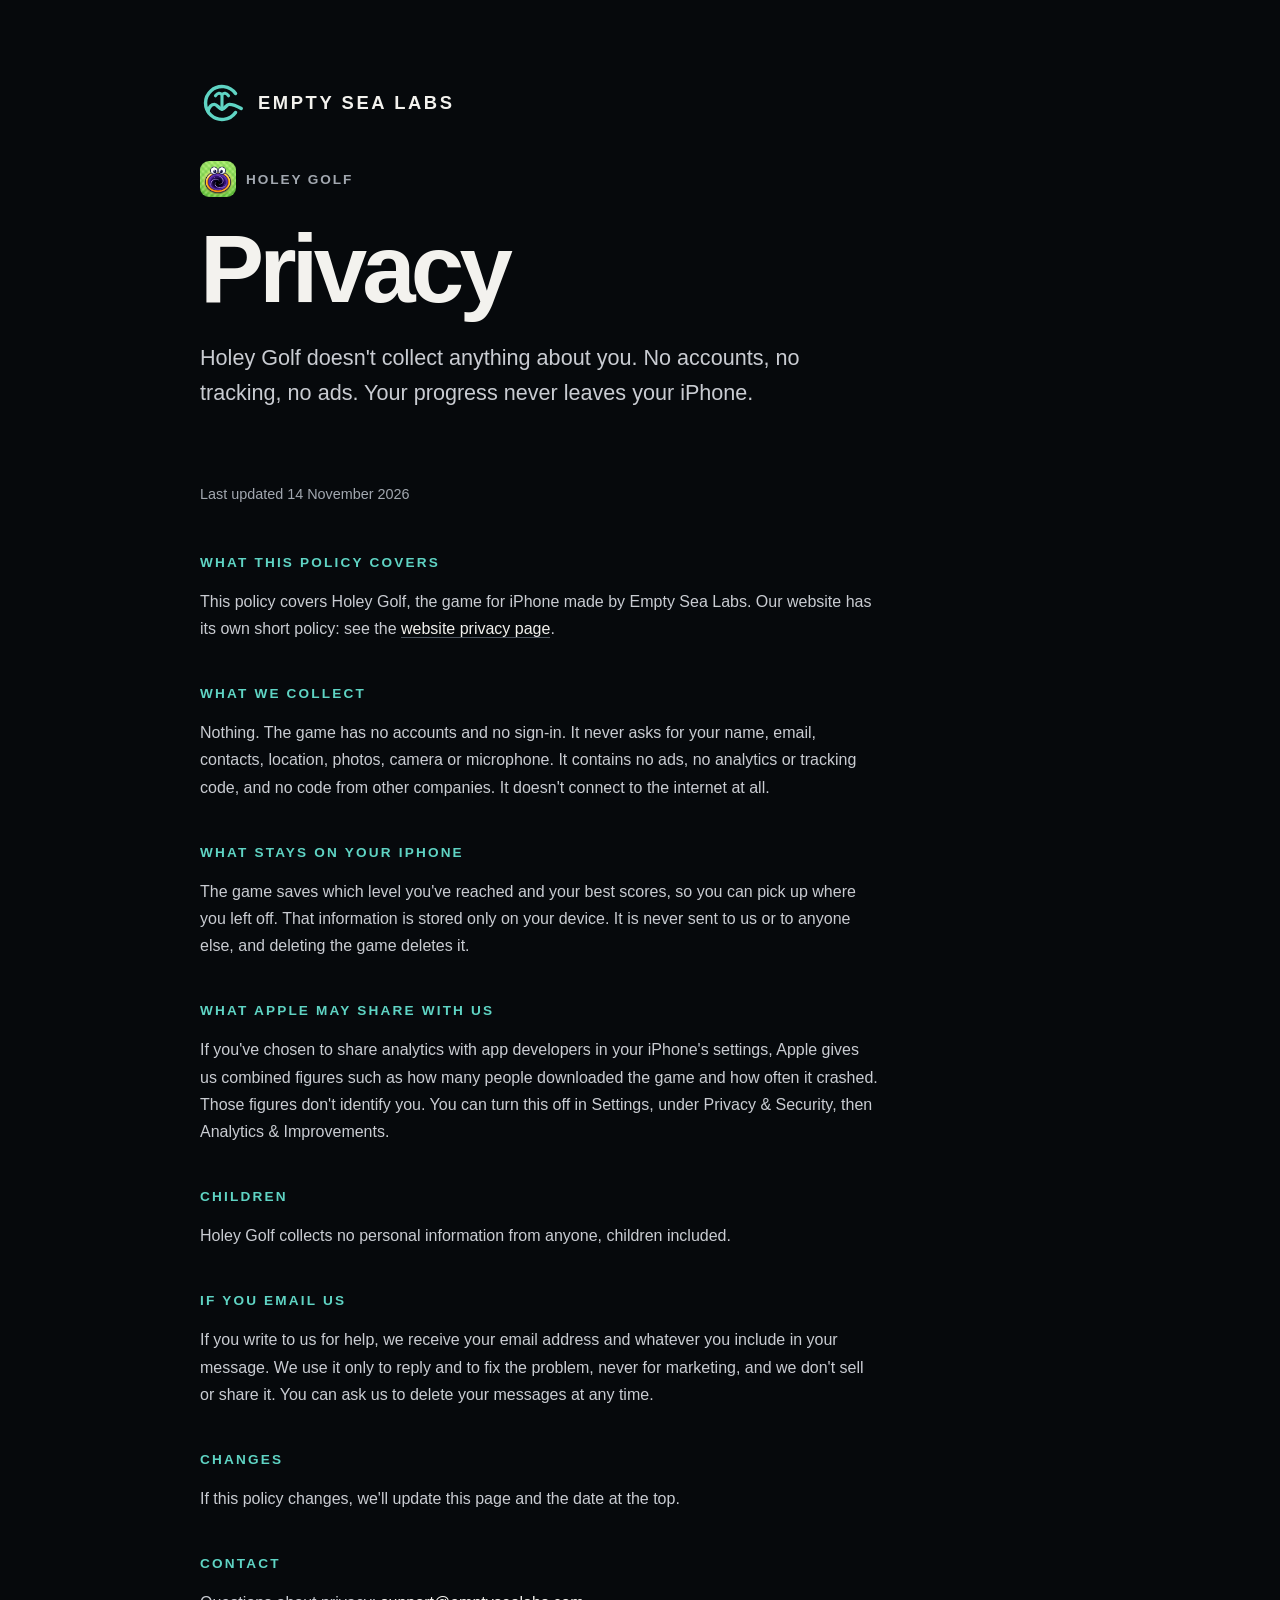
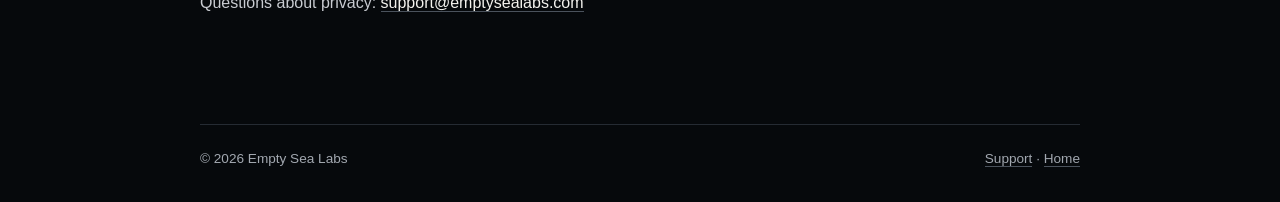
==== holeygolf/privacy/index.html @ 245f5898 "Rename Holy Moly to Holey Golf The game's name changed before launch. Pages move to /holeygolf/priva" ====
<!doctype html>
<html lang="en">
<head>
  <meta charset="utf-8">
  <meta name="viewport" content="width=device-width,initial-scale=1">
  <title>Holey Golf privacy · Empty Sea Labs</title>
  <meta name="description" content="Holey Golf collects no data: no accounts, no tracking, no ads. Your progress stays on your iPhone.">
  <meta name="theme-color" content="#06090c">
  <link rel="icon" href="/favicon.svg" type="image/svg+xml">
  <link rel="apple-touch-icon" href="/apple-touch-icon.png">
  <link rel="stylesheet" href="/style.css?v=3">
</head>
<body>
  <main class="page">
    <header class="mark">
      <a class="home" href="/" aria-label="Empty Sea Labs home">
        <svg class="logo" viewBox="0 0 64 64" width="44" height="44" fill="none" stroke="#5fd4c4" stroke-width="5" stroke-linecap="round" stroke-linejoin="round" aria-hidden="true">
          <path class="frame" d="M51.7 18.2A24 24 0 1 0 51.7 45.8"/>
          <path class="sea" d="M11.5 44C13.5 37 17 34 21 34S28 41 32 41S38.5 34 42.5 34S53 36 60 40"/>
          <path class="gull" d="M32 41V21M22.5 21.5Q27.5 15 32 20Q36.5 15 41.5 21.5"/>
        </svg>
        <span class="name">Empty Sea Labs</span>
      </a>
    </header>

    <p class="crumb"><img src="/holeygolf/icon.png" width="36" height="36" alt=""> Holey Golf</p>
    <h1>Privacy</h1>
    <p class="lede">Holey Golf doesn't collect anything about you. No accounts, no tracking, no ads. Your progress never leaves your iPhone.</p>

    <article class="policy">
      <p class="updated">Last updated 14 November 2026</p>

      <section>
        <h2>What this policy covers</h2>
        <p>This policy covers Holey Golf, the game for iPhone made by Empty Sea Labs. Our website has its own short policy: see the <a href="/privacy.html">website privacy page</a>.</p>
      </section>

      <section>
        <h2>What we collect</h2>
        <p>Nothing. The game has no accounts and no sign-in. It never asks for your name, email, contacts, location, photos, camera or microphone. It contains no ads, no analytics or tracking code, and no code from other companies. It doesn't connect to the internet at all.</p>
      </section>

      <section>
        <h2>What stays on your iPhone</h2>
        <p>The game saves which level you've reached and your best scores, so you can pick up where you left off. That information is stored only on your device. It is never sent to us or to anyone else, and deleting the game deletes it.</p>
      </section>

      <section>
        <h2>What Apple may share with us</h2>
        <p>If you've chosen to share analytics with app developers in your iPhone's settings, Apple gives us combined figures such as how many people downloaded the game and how often it crashed. Those figures don't identify you. You can turn this off in Settings, under Privacy &amp; Security, then Analytics &amp; Improvements.</p>
      </section>

      <section>
        <h2>Children</h2>
        <p>Holey Golf collects no personal information from anyone, children included.</p>
      </section>

      <section>
        <h2>If you email us</h2>
        <p>If you write to us for help, we receive your email address and whatever you include in your message. We use it only to reply and to fix the problem, never for marketing, and we don't sell or share it. You can ask us to delete your messages at any time.</p>
      </section>

      <section>
        <h2>Changes</h2>
        <p>If this policy changes, we'll update this page and the date at the top.</p>
      </section>

      <section>
        <h2>Contact</h2>
        <p>Questions about privacy: <a href="mailto:support@emptysealabs.com">support@emptysealabs.com</a></p>
      </section>
    </article>
  </main>

  <footer>
    <span>© 2026 Empty Sea Labs</span>
    <nav><a href="/holeygolf/support">Support</a> · <a href="/">Home</a></nav>
  </footer>
</body>
</html>
---- style.css ----
:root{color-scheme:dark;--bg:#06090c;--panel:#0d1217;--fg:#f3f2ee;--muted:#a2a8b0;--line:#252b33;--sea:#5fd4c4;--sea-deep:#1d8f86;--orange:#ff7f2a;--red:#ff3f50;--blue:#078df2}
*{box-sizing:border-box}
html,body{margin:0;min-height:100%;background:var(--bg);color:var(--fg);font-family:-apple-system,BlinkMacSystemFont,"Segoe UI",sans-serif}
body{min-height:100vh;display:flex;flex-direction:column}
.page{width:min(880px,calc(100% - 48px));margin:0 auto;padding:9vh 0 64px;flex:1}
.mark{display:flex;align-items:center;gap:14px;margin-bottom:72px}
.logo{width:44px;height:44px;flex:0 0 auto}
.logo path{fill:none;stroke:var(--sea);stroke-width:5;stroke-linecap:round;stroke-linejoin:round}
.logo .gull{stroke-width:4.5}
.name{font-size:1.15rem;font-weight:700;letter-spacing:.14em;text-transform:uppercase}
h1{font-size:clamp(3rem,9vw,6rem);line-height:.92;letter-spacing:-.05em;margin:0 0 28px}
.lede{font-size:clamp(1.1rem,2.3vw,1.35rem);line-height:1.6;color:#c9ccd2;max-width:620px;margin:0 0 72px}
h2{font-size:.85rem;letter-spacing:.16em;text-transform:uppercase;color:var(--sea);margin:0 0 18px}
.app{display:flex;gap:24px;align-items:flex-start;padding:28px;border:1px solid var(--line);border-radius:20px;background:var(--panel)}
.app-mark{flex:0 0 auto;width:84px;height:84px;border-radius:20px;background:#000;border:1px solid #2c323a;display:flex;align-items:center;justify-content:center;font-weight:900;font-size:1.35rem;letter-spacing:-.04em}
.app-mark .e{width:.62em;height:.7em;display:flex;flex-direction:column;justify-content:space-between;margin:0 .03em}
.app-mark .e i{display:block;height:.19em;border-radius:99px}
.app-mark .e i:nth-child(1){background:var(--orange)}.app-mark .e i:nth-child(2){background:var(--red)}.app-mark .e i:nth-child(3){background:var(--blue)}
.app-body h3{font-size:1.6rem;margin:0 0 8px;letter-spacing:-.02em}
.app-body p{color:#c9ccd2;line-height:1.6;margin:0 0 10px;max-width:560px}
.app-body .status{color:var(--muted);font-size:.9rem;margin-bottom:18px}
.links{display:flex;flex-wrap:wrap;align-items:center;gap:12px 20px}
a{color:var(--fg);text-decoration:none;border-bottom:1px solid #4a525c}
a:hover{color:var(--sea);border-color:var(--sea)}
.button{display:inline-flex;align-items:center;min-height:44px;padding:0 20px;border:0;border-radius:12px;background:var(--sea);color:#04201d;font-weight:700}
.button:hover{background:#7fe0d3;color:#04201d}
.text-link{display:inline-flex;align-items:center;min-height:44px}
.contact{margin-top:64px}
.contact p{color:#c9ccd2;line-height:1.6;margin:0}
a:focus-visible{outline:3px solid var(--orange);outline-offset:4px;border-radius:6px}
footer{width:min(880px,calc(100% - 48px));margin:0 auto;padding:26px 0 36px;border-top:1px solid var(--line);display:flex;justify-content:space-between;gap:16px;color:var(--muted);font-size:.85rem}
footer a{color:var(--muted)}
@media(max-width:600px){.page{width:calc(100% - 32px);padding-top:7vh}.mark{margin-bottom:52px}.lede{margin-bottom:52px}.app{flex-direction:column;padding:22px}footer{width:calc(100% - 32px);flex-direction:column}}
.mark .home{display:flex;align-items:center;gap:14px;border:0;color:var(--fg)}
.mark .home:hover{color:var(--fg)}
.policy{max-width:680px}
.policy .updated{color:var(--muted);font-size:.9rem;margin:0 0 48px}
.policy section{margin-bottom:44px}
.policy p{color:#c9ccd2;line-height:1.7;margin:0}
.app+.app{margin-top:16px}
.app-mark img{display:block;width:100%;height:100%;border-radius:19px}
.crumb{display:flex;align-items:center;gap:10px;margin:-36px 0 28px;color:var(--muted);font-size:.85rem;font-weight:700;letter-spacing:.14em;text-transform:uppercase}
.crumb img{border-radius:9px}
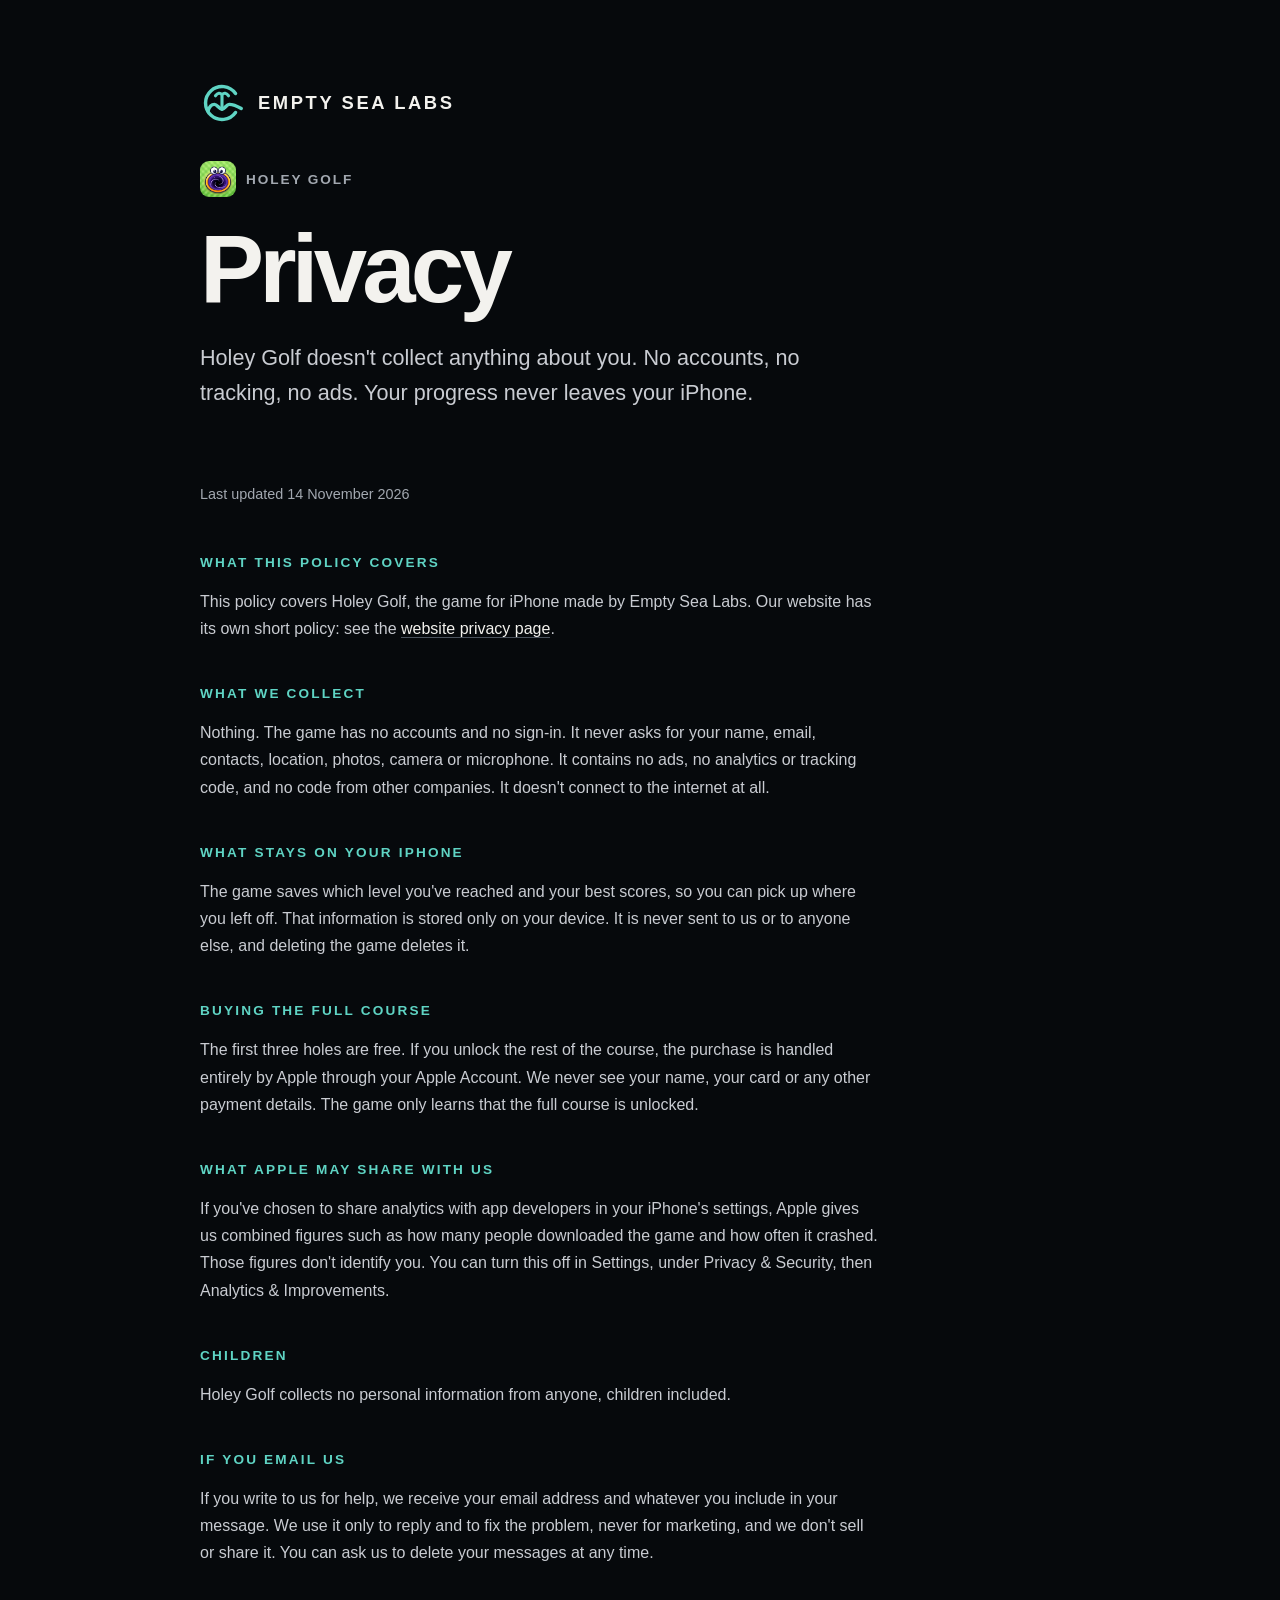
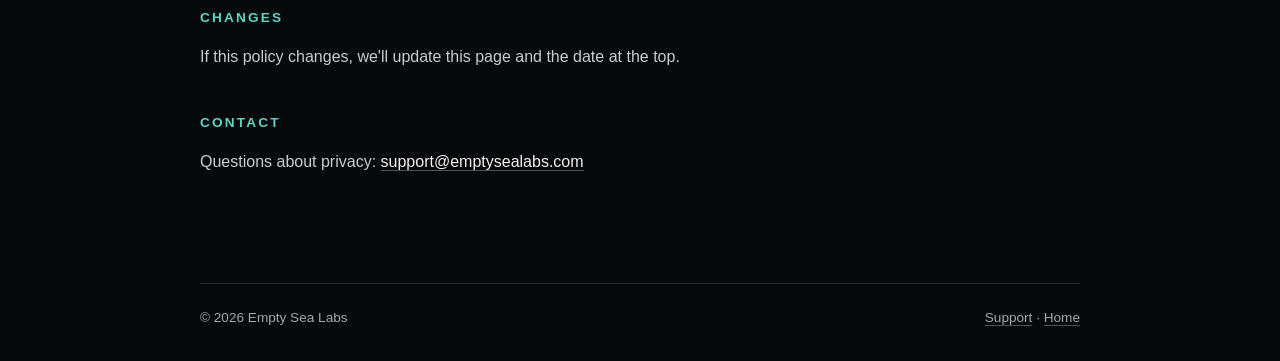
==== commit b8add24e: "Holey Golf pages: the full-course purchase, restoring it, and auto-pause Co-Authored-By: Claude Fabl" ====
--- a/holeygolf/privacy/index.html
+++ b/holeygolf/privacy/index.html
@@ -4,7 +4,7 @@
   <meta charset="utf-8">
   <meta name="viewport" content="width=device-width,initial-scale=1">
   <title>Holey Golf privacy · Empty Sea Labs</title>
-  <meta name="description" content="Holey Golf collects no data: no accounts, no tracking, no ads. Your progress stays on your iPhone.">
+  <meta name="description" content="Holey Golf collects no data: no accounts, no tracking, no ads. Your progress stays on your iPhone, and purchases are handled by Apple.">
   <meta name="theme-color" content="#06090c">
   <link rel="icon" href="/favicon.svg" type="image/svg+xml">
   <link rel="apple-touch-icon" href="/apple-touch-icon.png">
@@ -46,6 +46,11 @@
       </section>
 
       <section>
+        <h2>Buying the full course</h2>
+        <p>The first three holes are free. If you unlock the rest of the course, the purchase is handled entirely by Apple through your Apple Account. We never see your name, your card or any other payment details. The game only learns that the full course is unlocked.</p>
+      </section>
+
+      <section>
         <h2>What Apple may share with us</h2>
         <p>If you've chosen to share analytics with app developers in your iPhone's settings, Apple gives us combined figures such as how many people downloaded the game and how often it crashed. Those figures don't identify you. You can turn this off in Settings, under Privacy &amp; Security, then Analytics &amp; Improvements.</p>
       </section>
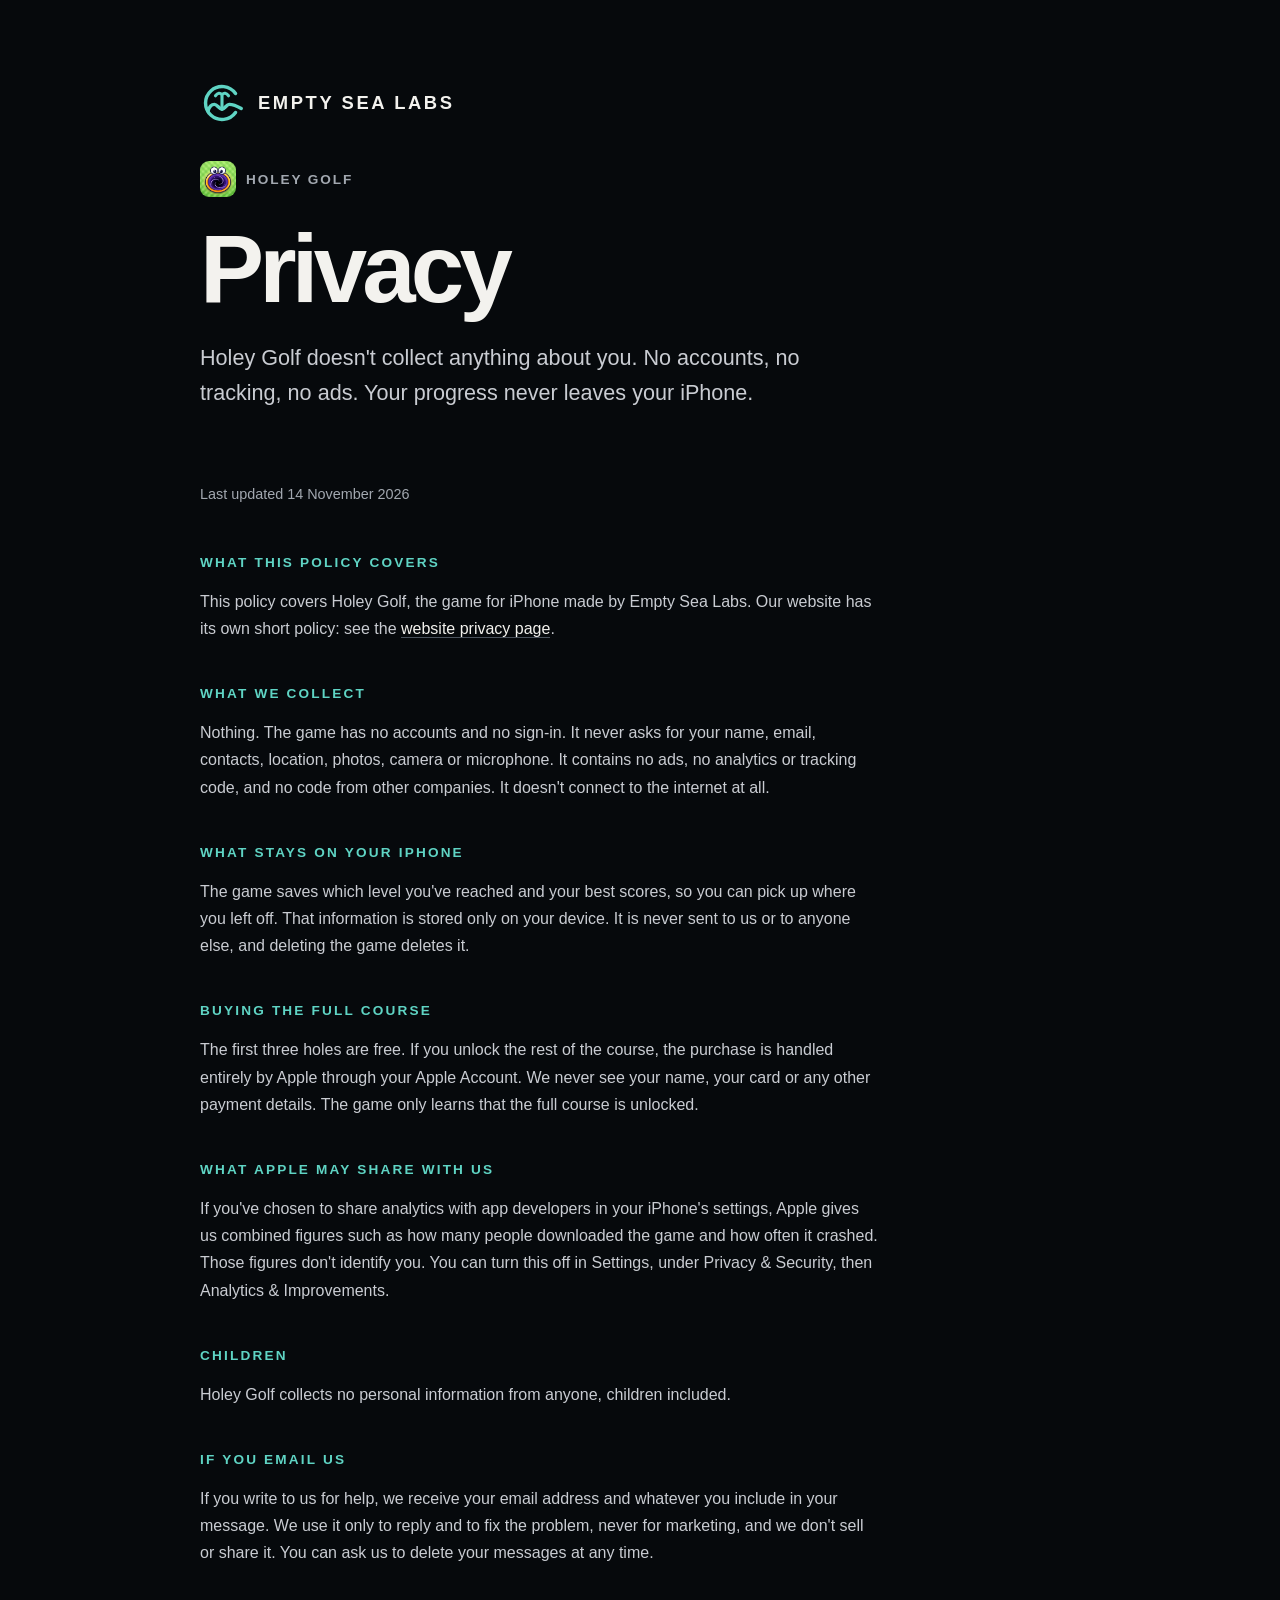
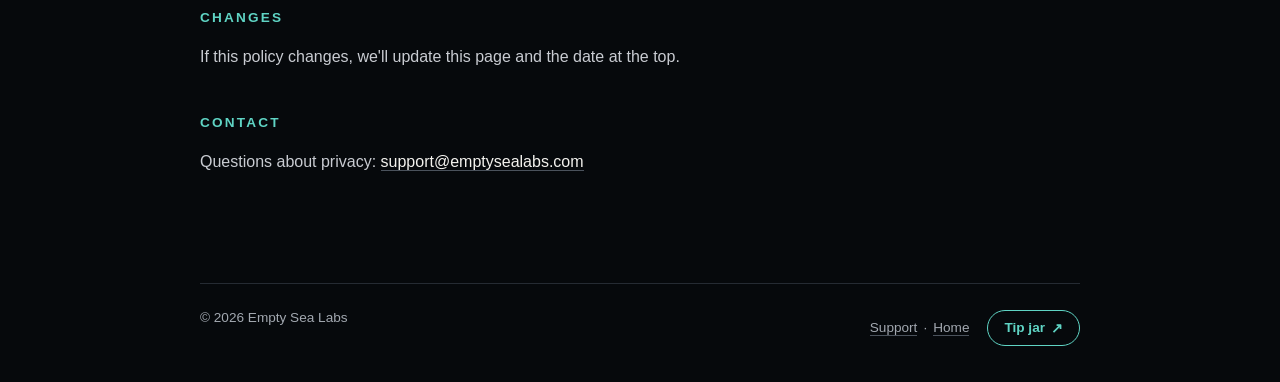
==== commit 8d0e4586: "Tip jar: footer button on every page, Support the studio note on the home page, privacy Tips section" ====
--- a/holeygolf/privacy/index.html
+++ b/holeygolf/privacy/index.html
@@ -8,7 +8,7 @@
   <meta name="theme-color" content="#06090c">
   <link rel="icon" href="/favicon.svg" type="image/svg+xml">
   <link rel="apple-touch-icon" href="/apple-touch-icon.png">
-  <link rel="stylesheet" href="/style.css?v=3">
+  <link rel="stylesheet" href="/style.css?v=5">
 </head>
 <body>
   <main class="page">
@@ -79,7 +79,7 @@
 
   <footer>
     <span>© 2026 Empty Sea Labs</span>
-    <nav><a href="/holeygolf/support">Support</a> · <a href="/">Home</a></nav>
+    <nav><a href="/holeygolf/support">Support</a> · <a href="/">Home</a> <a class="tip-button" href="https://buy.stripe.com/cNiaEZevT7lt27FenM4sE02" target="_blank" rel="noopener">Tip jar <span aria-hidden="true">↗</span></a></nav>
   </footer>
 </body>
 </html>
--- a/style.css
+++ b/style.css
@@ -41,3 +41,11 @@
 .app-mark img{display:block;width:100%;height:100%;border-radius:19px}
 .crumb{display:flex;align-items:center;gap:10px;margin:-36px 0 28px;color:var(--muted);font-size:.85rem;font-weight:700;letter-spacing:.14em;text-transform:uppercase}
 .crumb img{border-radius:9px}
+.store-badge{display:inline-flex;border:0;border-radius:9px}
+.store-badge img{display:block;width:auto;height:44px}
+@media(max-width:600px){.app{display:grid;grid-template-columns:auto 1fr;gap:0 16px;align-items:center}.app-mark{width:64px;height:64px;border-radius:16px;font-size:1.05rem}.app-mark img{border-radius:15px}.app-body{display:contents}.app-body h3{margin:0}.app-body p,.app-body .links{grid-column:1/-1}.app-body h3+p{margin-top:16px}.app+.app{margin-top:24px}}
+footer nav{display:flex;flex-wrap:wrap;align-items:center;gap:6px}
+footer a.tip-button,.tip-button{display:inline-flex;align-items:center;gap:6px;min-height:36px;margin-left:12px;padding:0 16px;border:1.5px solid var(--sea);border-radius:999px;color:var(--sea);font-weight:700}
+footer a.tip-button:hover{background:var(--sea);color:#04201d;border-color:var(--sea)}
+.support{margin-top:64px}
+.support p{color:#c9ccd2;line-height:1.6;margin:0 0 18px}
